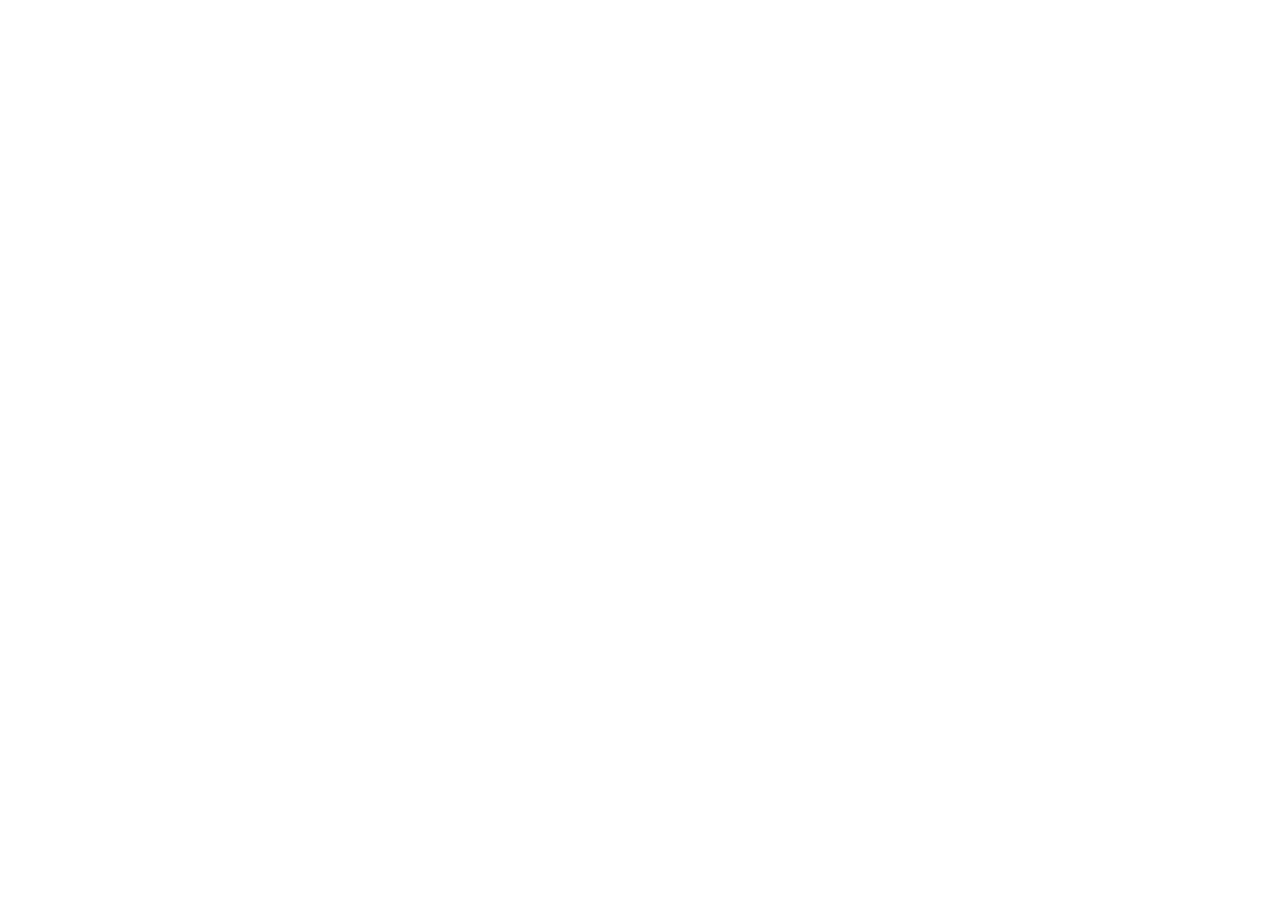
==== Content.html @ 86e35459 "Mem26 developer" ====
<!DOCTYPE html>
<html lang="en">
<head>
    <meta charset="UTF-8">
    <meta name="viewport" content="width=device-width, initial-scale=1.0">
    <title>Document</title>
    <style src="/style.css"></style>
</head>
<body>
    
</body>
</html>
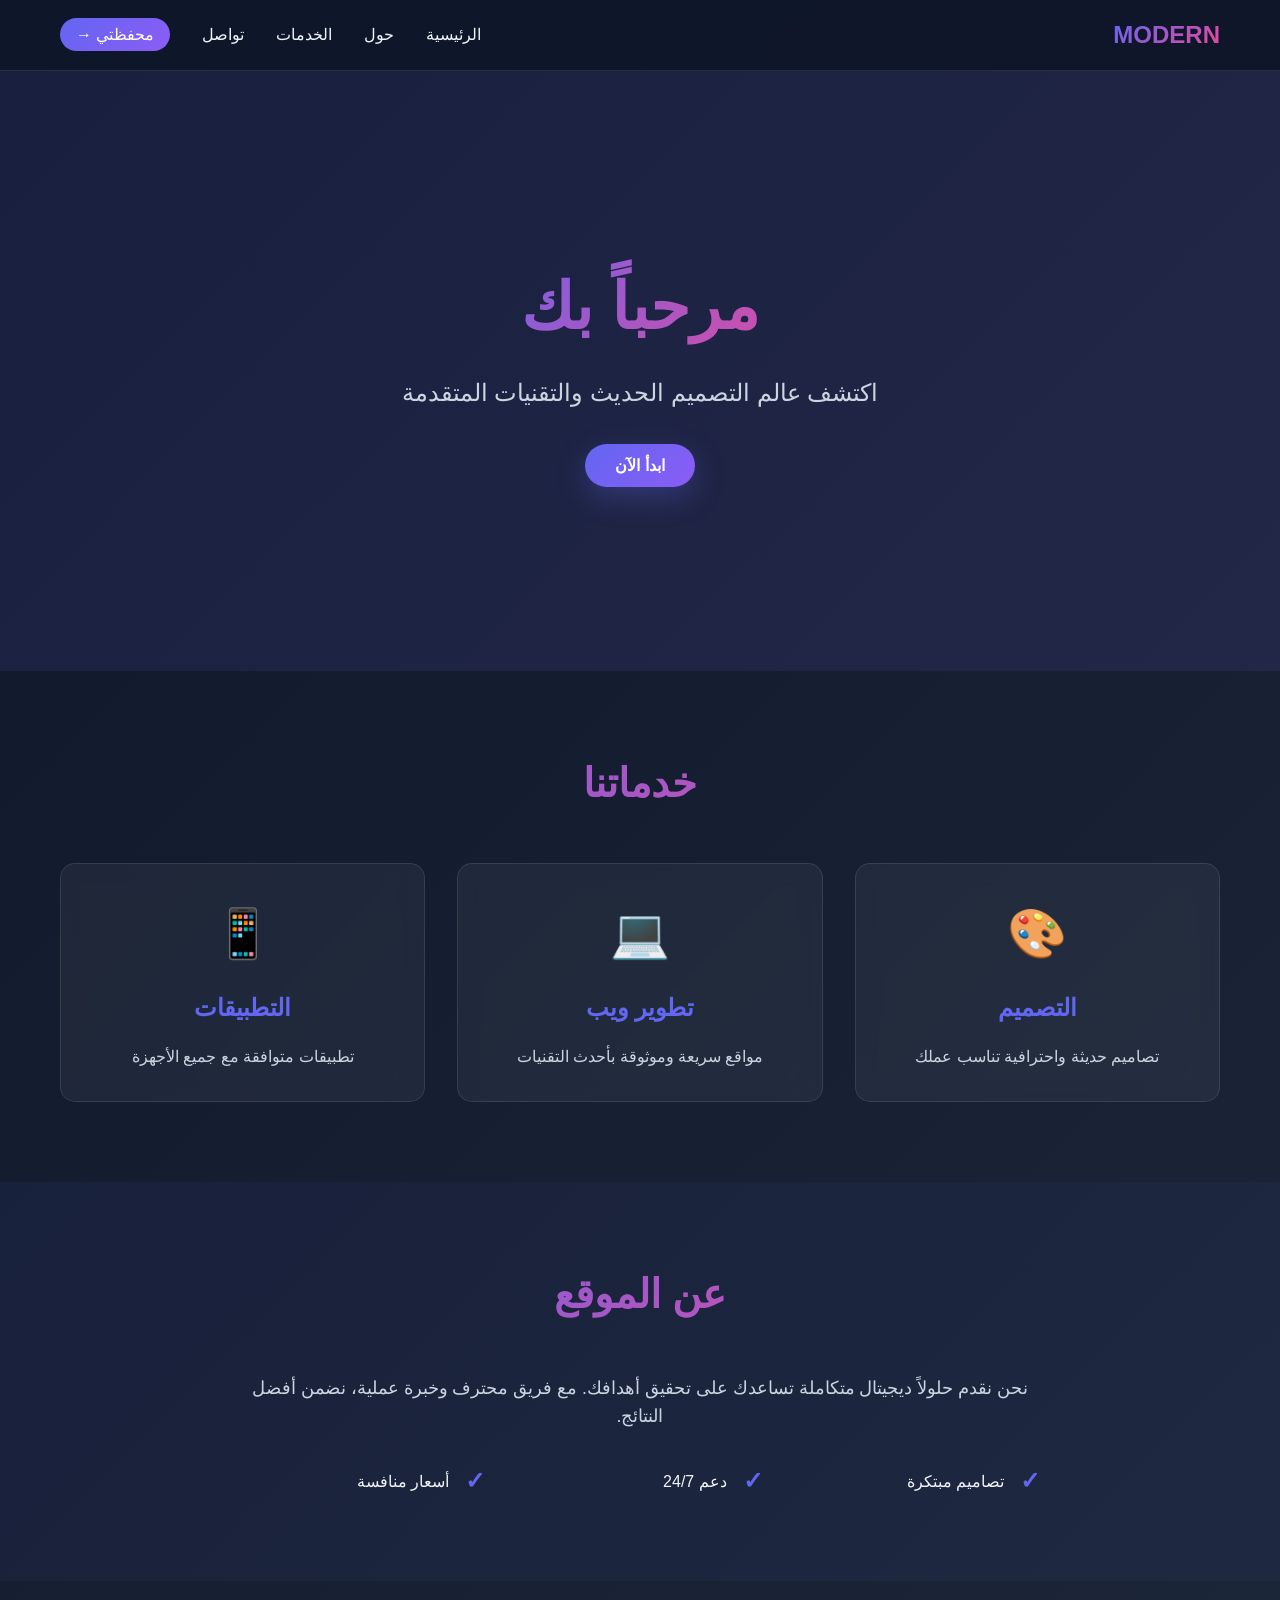
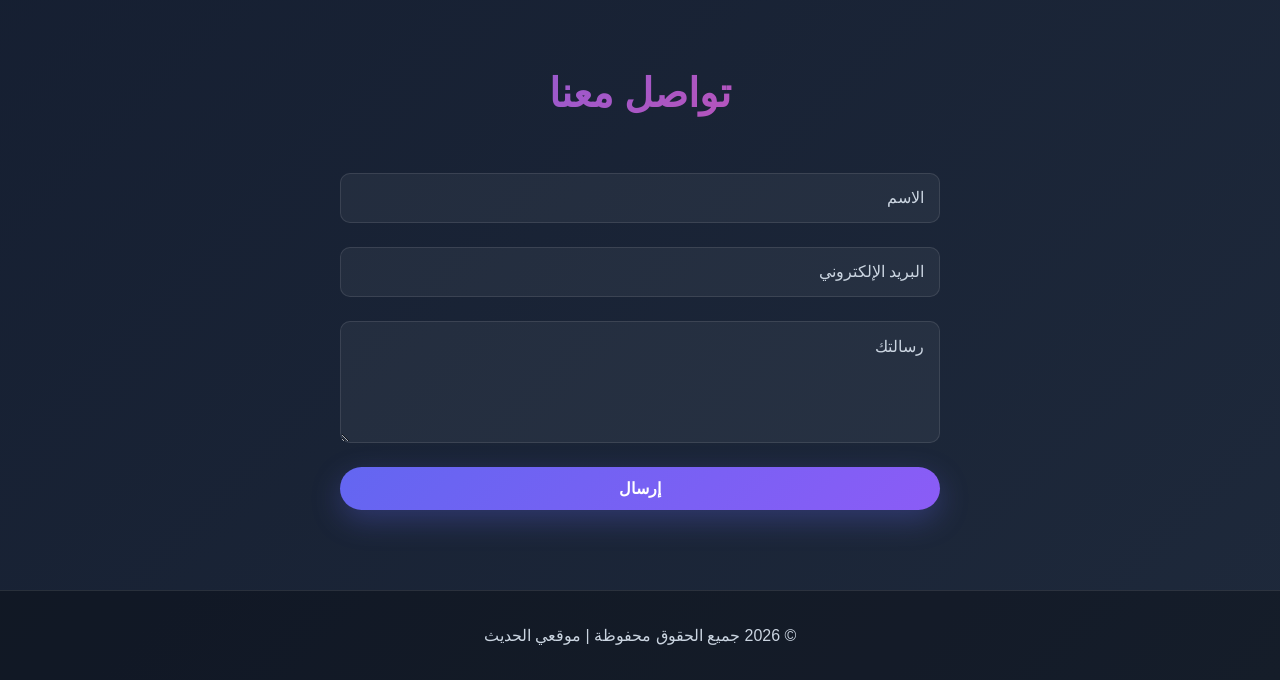
==== commit d79b36af: "moner pless Update css in the branch" ====
--- a/Content.html
+++ b/Content.html
@@ -1,12 +1,106 @@
-<!DOCTYPE html>
-<html lang="en">
-<head>
-    <meta charset="UTF-8">
-    <meta name="viewport" content="width=device-width, initial-scale=1.0">
-    <title>Document</title>
-    <style src="/style.css"></style>
-</head>
-<body>
-    
-</body>
-</html>+<!doctype html>
+<html lang="ar" dir="rtl">
+  <head>
+    <meta charset="UTF-8" />
+    <meta name="viewport" content="width=device-width, initial-scale=1.0" />
+    <title>موقعي الحديث</title>
+    <link rel="stylesheet" href="/style.css" />
+  </head>
+  <body>
+    <!-- Navigation Bar -->
+    <nav class="navbar">
+      <div class="container">
+        <div class="logo">MODERN</div>
+        <ul class="nav-links">
+          <li><a href="#home">الرئيسية</a></li>
+          <li><a href="#about">حول</a></li>
+          <li><a href="#services">الخدمات</a></li>
+          <li><a href="#contact">تواصل</a></li>
+          <li><a href="pro.html" class="nav-link-external">محفظتي →</a></li>
+        </ul>
+      </div>
+    </nav>
+
+    <!-- Hero Section -->
+    <section class="hero" id="home">
+      <div class="container">
+        <div class="hero-content">
+          <h1>مرحباً بك</h1>
+          <p>اكتشف عالم التصميم الحديث والتقنيات المتقدمة</p>
+          <button class="btn btn-primary">ابدأ الآن</button>
+        </div>
+      </div>
+    </section>
+
+    <!-- Services Section -->
+    <section class="services" id="services">
+      <div class="container">
+        <h2>خدماتنا</h2>
+        <div class="services-grid">
+          <div class="service-card">
+            <div class="service-icon">🎨</div>
+            <h3>التصميم</h3>
+            <p>تصاميم حديثة واحترافية تناسب عملك</p>
+          </div>
+          <div class="service-card">
+            <div class="service-icon">💻</div>
+            <h3>تطوير ويب</h3>
+            <p>مواقع سريعة وموثوقة بأحدث التقنيات</p>
+          </div>
+          <div class="service-card">
+            <div class="service-icon">📱</div>
+            <h3>التطبيقات</h3>
+            <p>تطبيقات متوافقة مع جميع الأجهزة</p>
+          </div>
+        </div>
+      </div>
+    </section>
+
+    <!-- About Section -->
+    <section class="about" id="about">
+      <div class="container">
+        <h2>عن الموقع</h2>
+        <div class="about-content">
+          <p>
+            نحن نقدم حلولاً ديجيتال متكاملة تساعدك على تحقيق أهدافك. مع فريق
+            محترف وخبرة عملية، نضمن أفضل النتائج.
+          </p>
+          <div class="features">
+            <div class="feature">
+              <span class="check">✓</span>
+              <span>تصاميم مبتكرة</span>
+            </div>
+            <div class="feature">
+              <span class="check">✓</span>
+              <span>دعم 24/7</span>
+            </div>
+            <div class="feature">
+              <span class="check">✓</span>
+              <span>أسعار منافسة</span>
+            </div>
+          </div>
+        </div>
+      </div>
+    </section>
+
+    <!-- Contact Section -->
+    <section class="contact" id="contact">
+      <div class="container">
+        <h2>تواصل معنا</h2>
+        <form class="contact-form">
+          <input type="text" placeholder="الاسم" required />
+          <input type="email" placeholder="البريد الإلكتروني" required />
+          <textarea placeholder="رسالتك" rows="5" required></textarea>
+          <button type="submit" class="btn btn-primary">إرسال</button>
+        </form>
+      </div>
+    </section>
+
+    <!-- Footer -->
+    <footer class="footer">
+      <div class="container">
+        <p>&copy; 2026 جميع الحقوق محفوظة | موقعي الحديث</p>
+      </div>
+    </footer>
+  </body>
+</html>
--- a/style.css
+++ b/style.css
@@ -0,0 +1,655 @@
+* {
+  margin: 0;
+  padding: 0;
+  box-sizing: border-box;
+}
+
+:root {
+  --primary-color: #6366f1;
+  --secondary-color: #8b5cf6;
+  --accent-color: #ec4899;
+  --dark-bg: #0f172a;
+  --light-text: #f1f5f9;
+  --gray-text: #cbd5e1;
+}
+
+body {
+  font-family: 'Segoe UI', Tahoma, Geneva, Verdana, sans-serif;
+  background: linear-gradient(135deg, var(--dark-bg) 0%, #1e293b 100%);
+  color: var(--light-text);
+  line-height: 1.6;
+}
+
+.container {
+  max-width: 1200px;
+  margin: 0 auto;
+  padding: 0 20px;
+}
+
+/* Navbar */
+.navbar {
+  background: rgba(15, 23, 42, 0.95);
+  backdrop-filter: blur(10px);
+  border-bottom: 1px solid rgba(255, 255, 255, 0.1);
+  position: sticky;
+  top: 0;
+  z-index: 1000;
+}
+
+.navbar .container {
+  display: flex;
+  justify-content: space-between;
+  align-items: center;
+  padding: 1rem 20px;
+}
+
+.logo {
+  font-size: 1.5rem;
+  font-weight: bold;
+  background: linear-gradient(
+    135deg,
+    var(--primary-color),
+    var(--accent-color)
+  );
+  -webkit-background-clip: text;
+  -webkit-text-fill-color: transparent;
+  background-clip: text;
+}
+
+.nav-links {
+  display: flex;
+  list-style: none;
+  gap: 2rem;
+}
+
+.nav-links a {
+  color: var(--light-text);
+  text-decoration: none;
+  transition: color 0.3s ease;
+}
+
+.nav-links a:hover {
+  color: var(--primary-color);
+}
+
+.nav-link-external {
+  background: linear-gradient(
+    135deg,
+    var(--primary-color),
+    var(--secondary-color)
+  ) !important;
+  padding: 8px 16px !important;
+  border-radius: 20px !important;
+  color: white !important;
+}
+
+/* Hero Section */
+.hero {
+  padding: 100px 20px;
+  text-align: center;
+  background: linear-gradient(
+    135deg,
+    rgba(99, 102, 241, 0.1),
+    rgba(139, 92, 246, 0.1)
+  );
+  min-height: 600px;
+  display: flex;
+  align-items: center;
+  justify-content: center;
+}
+
+.hero-content h1 {
+  font-size: 4rem;
+  margin-bottom: 1rem;
+  background: linear-gradient(
+    135deg,
+    var(--primary-color),
+    var(--accent-color)
+  );
+  -webkit-background-clip: text;
+  -webkit-text-fill-color: transparent;
+  background-clip: text;
+  animation: fadeInUp 0.8s ease;
+}
+
+.hero-content p {
+  font-size: 1.5rem;
+  color: var(--gray-text);
+  margin-bottom: 2rem;
+  animation: fadeInUp 0.8s ease 0.2s both;
+}
+
+.btn {
+  padding: 12px 30px;
+  border: none;
+  border-radius: 50px;
+  font-size: 1rem;
+  cursor: pointer;
+  transition: all 0.3s ease;
+  font-weight: 600;
+}
+
+.btn-primary {
+  background: linear-gradient(
+    135deg,
+    var(--primary-color),
+    var(--secondary-color)
+  );
+  color: white;
+  box-shadow: 0 10px 30px rgba(99, 102, 241, 0.3);
+  animation: fadeInUp 0.8s ease 0.4s both;
+}
+
+.btn-primary:hover {
+  transform: translateY(-3px);
+  box-shadow: 0 15px 40px rgba(99, 102, 241, 0.4);
+}
+
+/* Services Section */
+.services {
+  padding: 80px 20px;
+}
+
+.services h2 {
+  font-size: 2.5rem;
+  text-align: center;
+  margin-bottom: 3rem;
+  background: linear-gradient(
+    135deg,
+    var(--primary-color),
+    var(--accent-color)
+  );
+  -webkit-background-clip: text;
+  -webkit-text-fill-color: transparent;
+  background-clip: text;
+}
+
+.services-grid {
+  display: grid;
+  grid-template-columns: repeat(auto-fit, minmax(300px, 1fr));
+  gap: 2rem;
+}
+
+.service-card {
+  background: rgba(255, 255, 255, 0.05);
+  backdrop-filter: blur(10px);
+  border: 1px solid rgba(255, 255, 255, 0.1);
+  padding: 2rem;
+  border-radius: 15px;
+  text-align: center;
+  transition: all 0.3s ease;
+  cursor: pointer;
+}
+
+.service-card:hover {
+  transform: translateY(-10px);
+  border-color: var(--primary-color);
+  box-shadow: 0 20px 40px rgba(99, 102, 241, 0.2);
+}
+
+.service-icon {
+  font-size: 3rem;
+  margin-bottom: 1rem;
+}
+
+.service-card h3 {
+  font-size: 1.5rem;
+  margin-bottom: 1rem;
+  color: var(--primary-color);
+}
+
+.service-card p {
+  color: var(--gray-text);
+}
+
+/* About Section */
+.about {
+  padding: 80px 20px;
+  background: rgba(99, 102, 241, 0.05);
+}
+
+.about h2 {
+  font-size: 2.5rem;
+  text-align: center;
+  margin-bottom: 3rem;
+  background: linear-gradient(
+    135deg,
+    var(--primary-color),
+    var(--accent-color)
+  );
+  -webkit-background-clip: text;
+  -webkit-text-fill-color: transparent;
+  background-clip: text;
+}
+
+.about-content {
+  max-width: 800px;
+  margin: 0 auto;
+}
+
+.about-content p {
+  font-size: 1.1rem;
+  color: var(--gray-text);
+  margin-bottom: 2rem;
+  text-align: center;
+}
+
+.features {
+  display: grid;
+  grid-template-columns: repeat(auto-fit, minmax(200px, 1fr));
+  gap: 2rem;
+  margin-top: 2rem;
+}
+
+.feature {
+  display: flex;
+  align-items: center;
+  gap: 1rem;
+}
+
+.check {
+  color: var(--primary-color);
+  font-size: 1.5rem;
+  font-weight: bold;
+}
+
+/* Contact Section */
+.contact {
+  padding: 80px 20px;
+}
+
+.contact h2 {
+  font-size: 2.5rem;
+  text-align: center;
+  margin-bottom: 3rem;
+  background: linear-gradient(
+    135deg,
+    var(--primary-color),
+    var(--accent-color)
+  );
+  -webkit-background-clip: text;
+  -webkit-text-fill-color: transparent;
+  background-clip: text;
+}
+
+.contact-form {
+  max-width: 600px;
+  margin: 0 auto;
+  display: flex;
+  flex-direction: column;
+  gap: 1.5rem;
+}
+
+.contact-form input,
+.contact-form textarea {
+  padding: 15px;
+  background: rgba(255, 255, 255, 0.05);
+  border: 1px solid rgba(255, 255, 255, 0.1);
+  border-radius: 10px;
+  color: var(--light-text);
+  font-size: 1rem;
+  transition: all 0.3s ease;
+}
+
+.contact-form input:focus,
+.contact-form textarea:focus {
+  outline: none;
+  border-color: var(--primary-color);
+  box-shadow: 0 0 20px rgba(99, 102, 241, 0.2);
+}
+
+.contact-form input::placeholder,
+.contact-form textarea::placeholder {
+  color: var(--gray-text);
+}
+
+/* Footer */
+.footer {
+  background: rgba(0, 0, 0, 0.3);
+  padding: 2rem 20px;
+  text-align: center;
+  border-top: 1px solid rgba(255, 255, 255, 0.1);
+  color: var(--gray-text);
+}
+
+/* Portfolio Section */
+.portfolio {
+  padding: 80px 20px;
+  background: rgba(99, 102, 241, 0.05);
+}
+
+.portfolio h2 {
+  font-size: 2.5rem;
+  text-align: center;
+  margin-bottom: 3rem;
+  background: linear-gradient(
+    135deg,
+    var(--primary-color),
+    var(--accent-color)
+  );
+  -webkit-background-clip: text;
+  -webkit-text-fill-color: transparent;
+  background-clip: text;
+}
+
+.portfolio-grid {
+  display: grid;
+  grid-template-columns: repeat(auto-fit, minmax(320px, 1fr));
+  gap: 2rem;
+}
+
+.portfolio-card {
+  background: rgba(255, 255, 255, 0.05);
+  backdrop-filter: blur(10px);
+  border: 1px solid rgba(255, 255, 255, 0.1);
+  border-radius: 15px;
+  overflow: hidden;
+  transition: all 0.3s ease;
+  cursor: pointer;
+}
+
+.portfolio-card:hover {
+  transform: translateY(-10px);
+  border-color: var(--primary-color);
+  box-shadow: 0 20px 40px rgba(99, 102, 241, 0.2);
+}
+
+.portfolio-image {
+  height: 200px;
+  display: flex;
+  align-items: flex-end;
+  justify-content: flex-start;
+  padding: 20px;
+  position: relative;
+}
+
+.project-tag {
+  background: rgba(0, 0, 0, 0.5);
+  color: white;
+  padding: 5px 15px;
+  border-radius: 20px;
+  font-size: 0.85rem;
+  backdrop-filter: blur(5px);
+}
+
+.portfolio-info {
+  padding: 2rem;
+}
+
+.portfolio-info h3 {
+  color: var(--primary-color);
+  margin-bottom: 0.5rem;
+}
+
+.portfolio-info p {
+  color: var(--gray-text);
+  margin-bottom: 1rem;
+  font-size: 0.95rem;
+}
+
+.tech-tags {
+  display: flex;
+  gap: 0.5rem;
+  flex-wrap: wrap;
+}
+
+.tech-tags span {
+  background: rgba(99, 102, 241, 0.2);
+  color: var(--primary-color);
+  padding: 4px 12px;
+  border-radius: 15px;
+  font-size: 0.8rem;
+}
+
+/* Skills Section */
+.skills {
+  padding: 80px 20px;
+}
+
+.skills h2 {
+  font-size: 2.5rem;
+  text-align: center;
+  margin-bottom: 3rem;
+  background: linear-gradient(
+    135deg,
+    var(--primary-color),
+    var(--accent-color)
+  );
+  -webkit-background-clip: text;
+  -webkit-text-fill-color: transparent;
+  background-clip: text;
+}
+
+.skills-grid {
+  display: grid;
+  grid-template-columns: repeat(auto-fit, minmax(280px, 1fr));
+  gap: 3rem;
+  max-width: 1000px;
+  margin: 0 auto;
+}
+
+.skill-category {
+  background: rgba(255, 255, 255, 0.05);
+  backdrop-filter: blur(10px);
+  border: 1px solid rgba(255, 255, 255, 0.1);
+  padding: 2rem;
+  border-radius: 15px;
+}
+
+.skill-category h3 {
+  color: var(--primary-color);
+  margin-bottom: 1.5rem;
+  font-size: 1.3rem;
+}
+
+.skill-items {
+  display: flex;
+  flex-direction: column;
+  gap: 1.5rem;
+}
+
+.skill-item {
+  display: flex;
+  flex-direction: column;
+  gap: 0.5rem;
+}
+
+.skill-item span {
+  font-size: 0.95rem;
+  color: var(--light-text);
+}
+
+.skill-bar {
+  height: 6px;
+  background: rgba(255, 255, 255, 0.1);
+  border-radius: 10px;
+  overflow: hidden;
+}
+
+.skill-fill {
+  height: 100%;
+  background: linear-gradient(90deg, var(--primary-color), var(--accent-color));
+  transition: width 0.5s ease;
+}
+
+/* Experience Section */
+.experience {
+  padding: 80px 20px;
+  background: rgba(99, 102, 241, 0.05);
+}
+
+.experience h2 {
+  font-size: 2.5rem;
+  text-align: center;
+  margin-bottom: 3rem;
+  background: linear-gradient(
+    135deg,
+    var(--primary-color),
+    var(--accent-color)
+  );
+  -webkit-background-clip: text;
+  -webkit-text-fill-color: transparent;
+  background-clip: text;
+}
+
+.timeline {
+  max-width: 700px;
+  margin: 0 auto;
+}
+
+.timeline-item {
+  display: flex;
+  margin-bottom: 3rem;
+  position: relative;
+}
+
+.timeline-marker {
+  width: 20px;
+  height: 20px;
+  background: linear-gradient(
+    135deg,
+    var(--primary-color),
+    var(--accent-color)
+  );
+  border-radius: 50%;
+  margin-right: 2rem;
+  margin-top: 0.5rem;
+  flex-shrink: 0;
+}
+
+.timeline-item:not(:last-child)::before {
+  content: '';
+  position: absolute;
+  left: 9px;
+  top: 30px;
+  width: 2px;
+  height: 100px;
+  background: linear-gradient(180deg, var(--primary-color), transparent);
+}
+
+.timeline-content {
+  background: rgba(255, 255, 255, 0.05);
+  backdrop-filter: blur(10px);
+  border: 1px solid rgba(255, 255, 255, 0.1);
+  padding: 1.5rem;
+  border-radius: 10px;
+  flex: 1;
+}
+
+.timeline-content h3 {
+  color: var(--primary-color);
+  margin-bottom: 0.5rem;
+}
+
+.timeline-date {
+  color: var(--gray-text);
+  font-size: 0.9rem;
+  margin-bottom: 0.5rem;
+}
+
+.timeline-description {
+  color: var(--gray-text);
+}
+
+/* Testimonials Section */
+.testimonials {
+  padding: 80px 20px;
+}
+
+.testimonials h2 {
+  font-size: 2.5rem;
+  text-align: center;
+  margin-bottom: 3rem;
+  background: linear-gradient(
+    135deg,
+    var(--primary-color),
+    var(--accent-color)
+  );
+  -webkit-background-clip: text;
+  -webkit-text-fill-color: transparent;
+  background-clip: text;
+}
+
+.testimonials-grid {
+  display: grid;
+  grid-template-columns: repeat(auto-fit, minmax(280px, 1fr));
+  gap: 2rem;
+  max-width: 1000px;
+  margin: 0 auto;
+}
+
+.testimonial-card {
+  background: rgba(255, 255, 255, 0.05);
+  backdrop-filter: blur(10px);
+  border: 1px solid rgba(255, 255, 255, 0.1);
+  padding: 2rem;
+  border-radius: 15px;
+  text-align: center;
+  transition: all 0.3s ease;
+}
+
+.testimonial-card:hover {
+  transform: translateY(-5px);
+  border-color: var(--primary-color);
+  box-shadow: 0 15px 30px rgba(99, 102, 241, 0.2);
+}
+
+.stars {
+  font-size: 1.2rem;
+  margin-bottom: 1rem;
+}
+
+.testimonial-text {
+  color: var(--gray-text);
+  margin-bottom: 1rem;
+  font-style: italic;
+}
+
+.testimonial-author {
+  color: var(--primary-color);
+  font-weight: 600;
+}
+
+/* Animations */
+@keyframes fadeInUp {
+  from {
+    opacity: 0;
+    transform: translateY(30px);
+  }
+  to {
+    opacity: 1;
+    transform: translateY(0);
+  }
+}
+
+/* Responsive Design */
+@media (max-width: 768px) {
+  .hero-content h1 {
+    font-size: 2.5rem;
+  }
+
+  .hero-content p {
+    font-size: 1rem;
+  }
+
+  .nav-links {
+    gap: 1rem;
+    font-size: 0.9rem;
+  }
+
+  .services h2,
+  .about h2,
+  .contact h2,
+  .portfolio h2,
+  .skills h2,
+  .experience h2,
+  .testimonials h2 {
+    font-size: 2rem;
+  }
+
+  .portfolio-grid,
+  .skills-grid,
+  .testimonials-grid {
+    grid-template-columns: 1fr;
+  }
+}
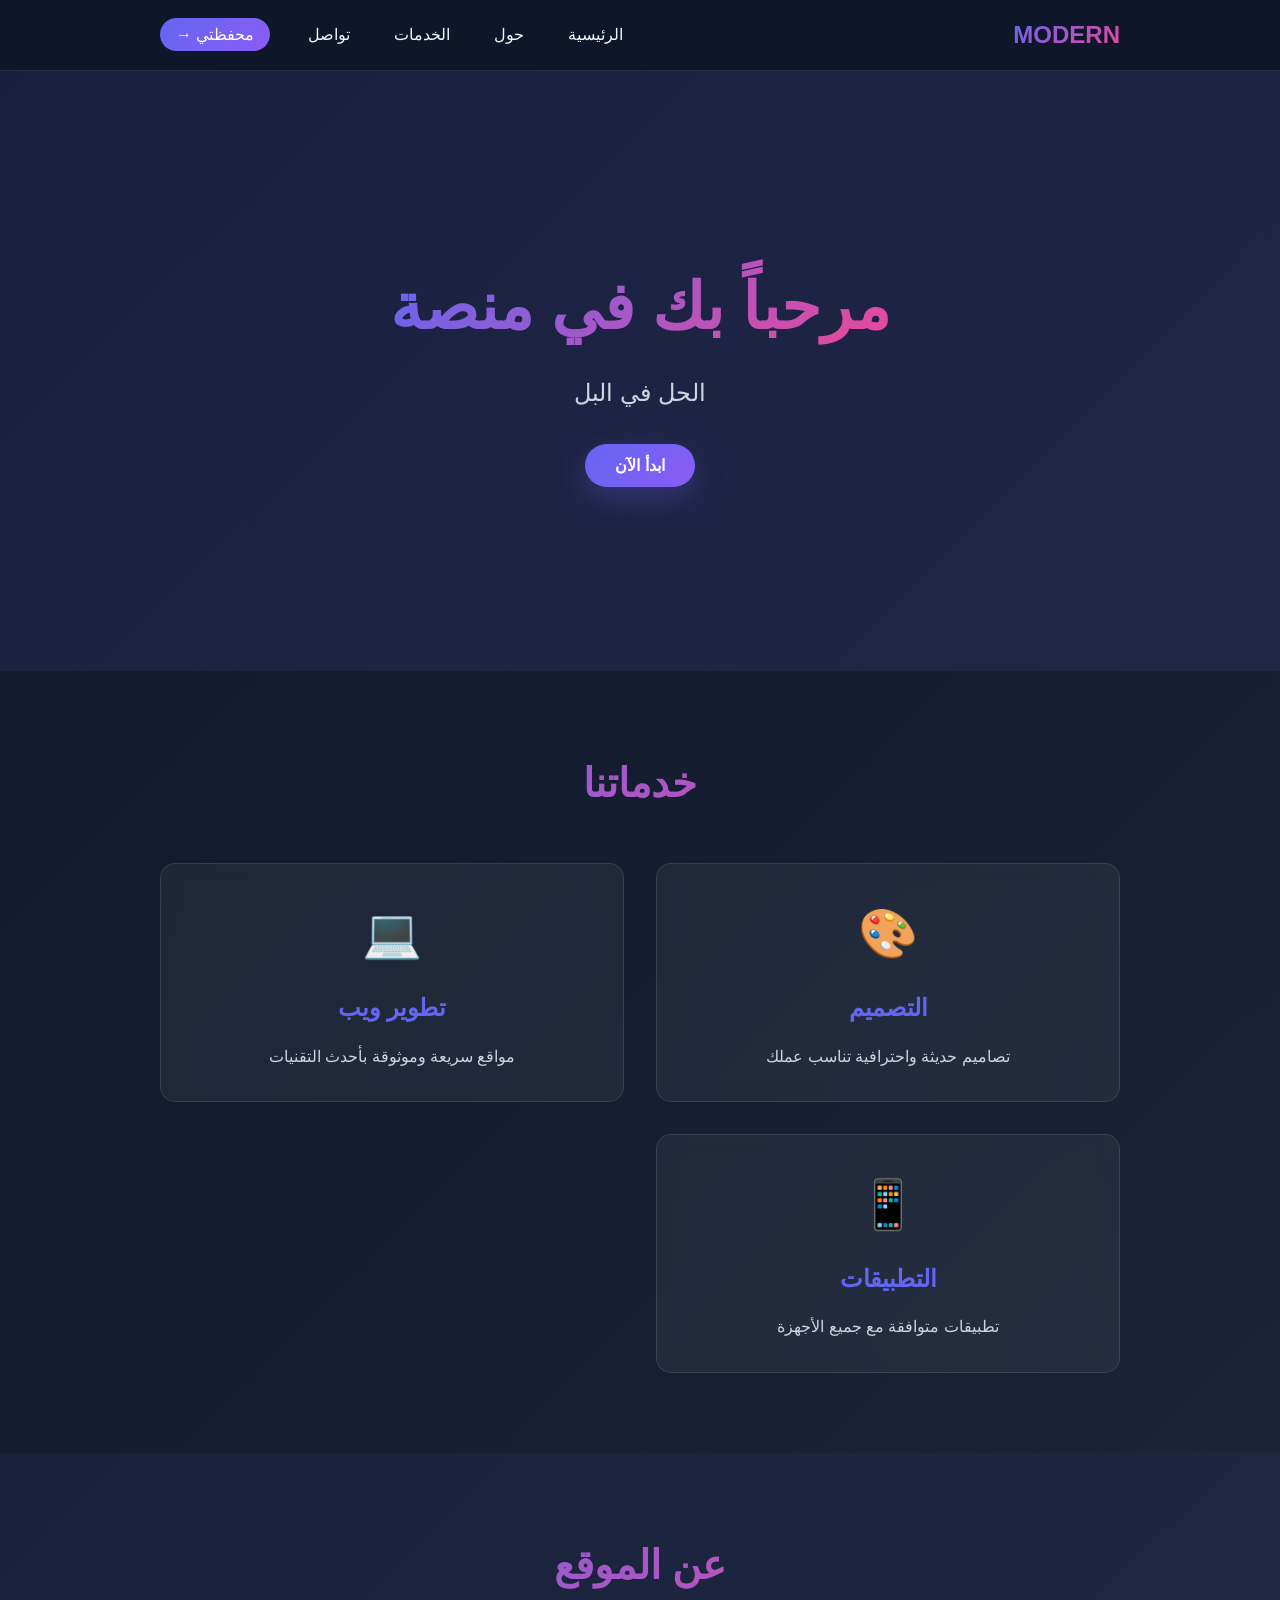
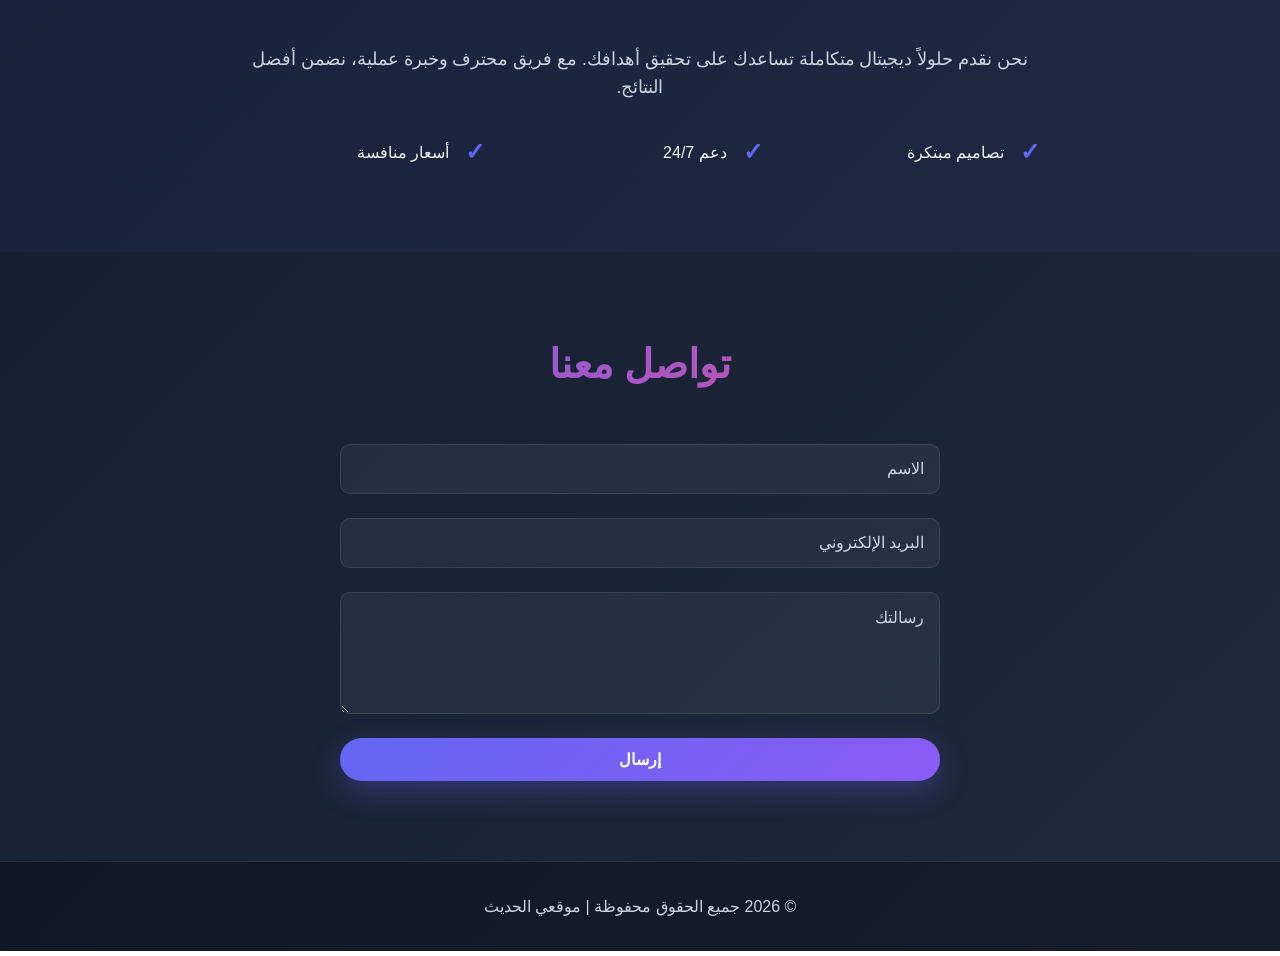
==== commit 0736900c: "Change in content file and style.css" ====
--- a/Content.html
+++ b/Content.html
@@ -4,14 +4,14 @@
     <meta charset="UTF-8" />
     <meta name="viewport" content="width=device-width, initial-scale=1.0" />
     <title>موقعي الحديث</title>
-    <link rel="stylesheet" href="/style.css" />
+    <link rel="stylesheet" href="style.css" />
   </head>
   <body>
     <!-- Navigation Bar -->
     <nav class="navbar">
       <div class="container">
         <div class="logo">MODERN</div>
-        <ul class="nav-links">
+        <ul class="nav-links ">
           <li><a href="#home">الرئيسية</a></li>
           <li><a href="#about">حول</a></li>
           <li><a href="#services">الخدمات</a></li>
@@ -25,8 +25,8 @@
     <section class="hero" id="home">
       <div class="container">
         <div class="hero-content">
-          <h1>مرحباً بك</h1>
-          <p>اكتشف عالم التصميم الحديث والتقنيات المتقدمة</p>
+          <h1>مرحباً بك في منصة</h1>
+          <p>الحل في البل</p>
           <button class="btn btn-primary">ابدأ الآن</button>
         </div>
       </div>
--- a/style.css
+++ b/style.css
@@ -21,7 +21,7 @@
 }
 
 .container {
-  max-width: 1200px;
+  max-width: 1000px;
   margin: 0 auto;
   padding: 0 20px;
 }
@@ -58,6 +58,8 @@
 
 .nav-links {
   display: flex;
+  justify-content: space-between;
+align-items: center;
   list-style: none;
   gap: 2rem;
 }
@@ -66,10 +68,12 @@
   color: var(--light-text);
   text-decoration: none;
   transition: color 0.3s ease;
+  padding: 4px 6px;
+  border-radius: 3px;
 }
 
 .nav-links a:hover {
-  color: var(--primary-color);
+  background-color: var(--primary-color);
 }
 
 .nav-link-external {
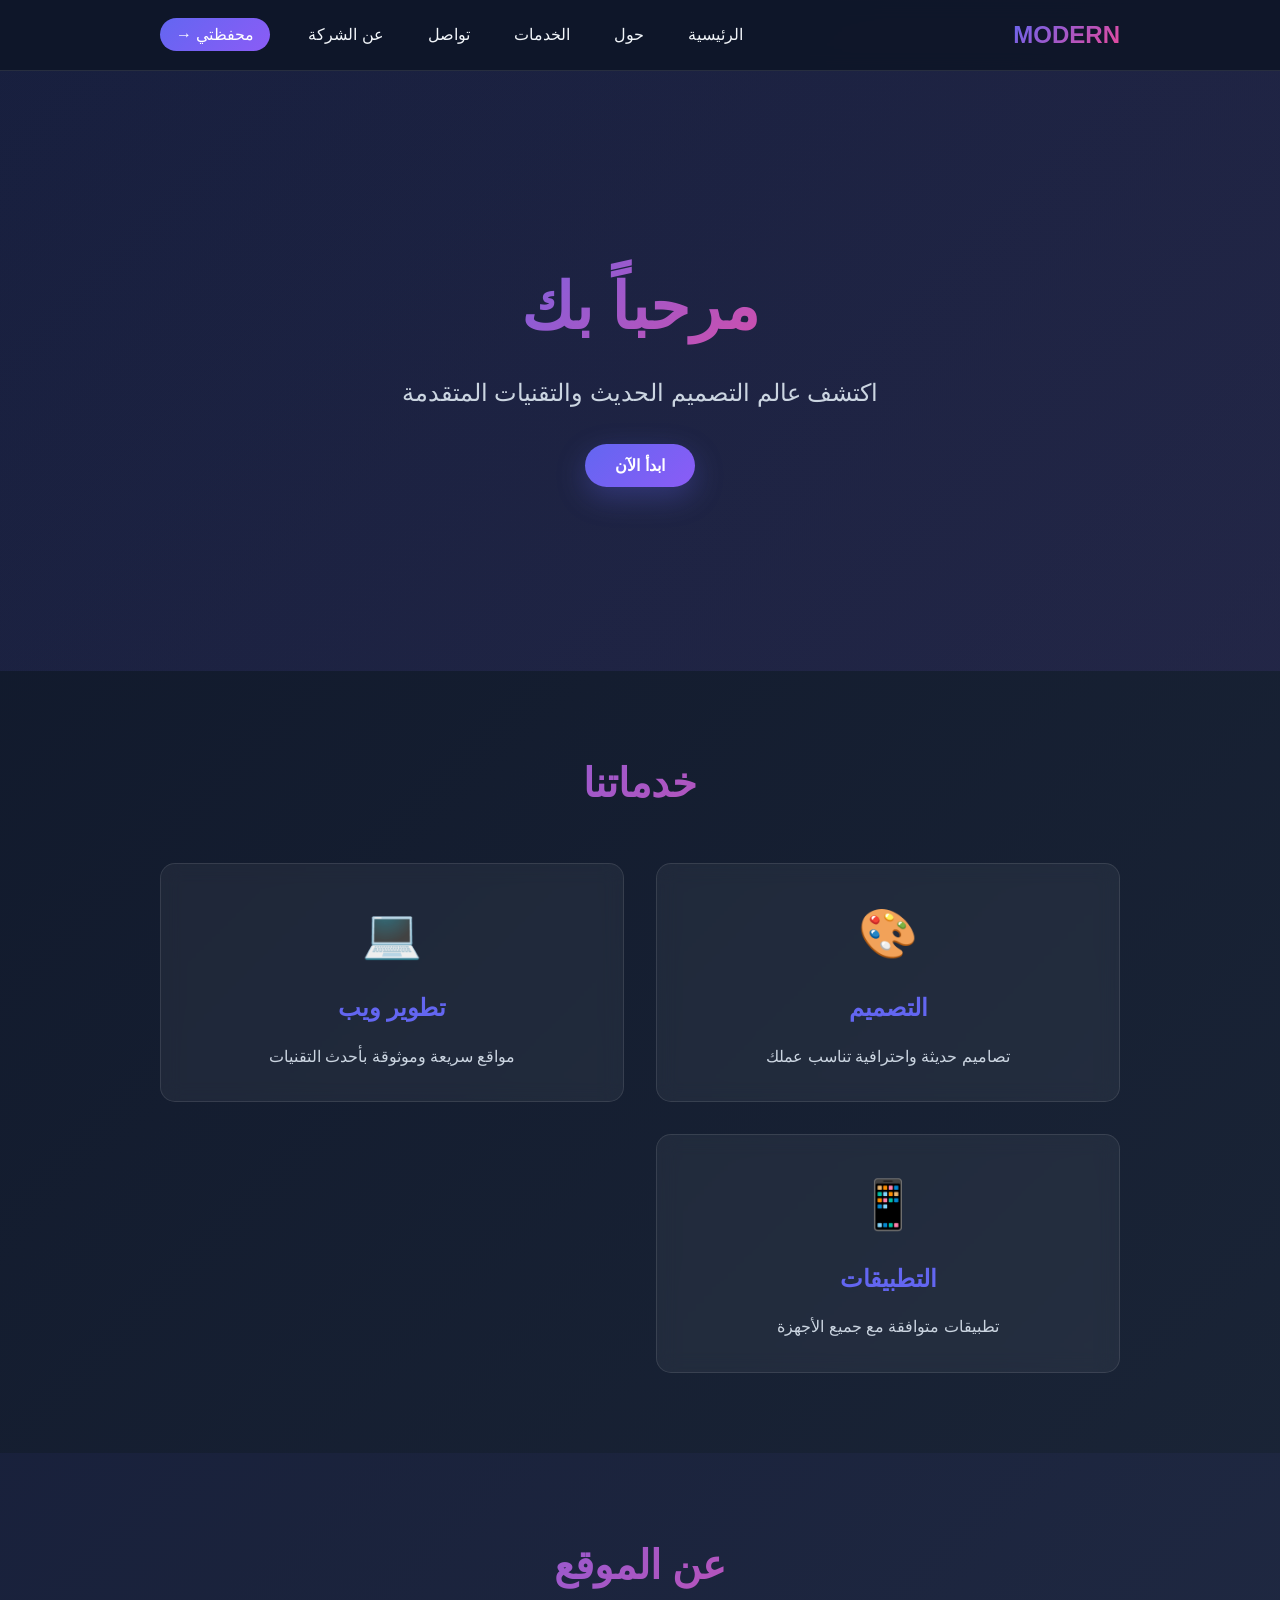
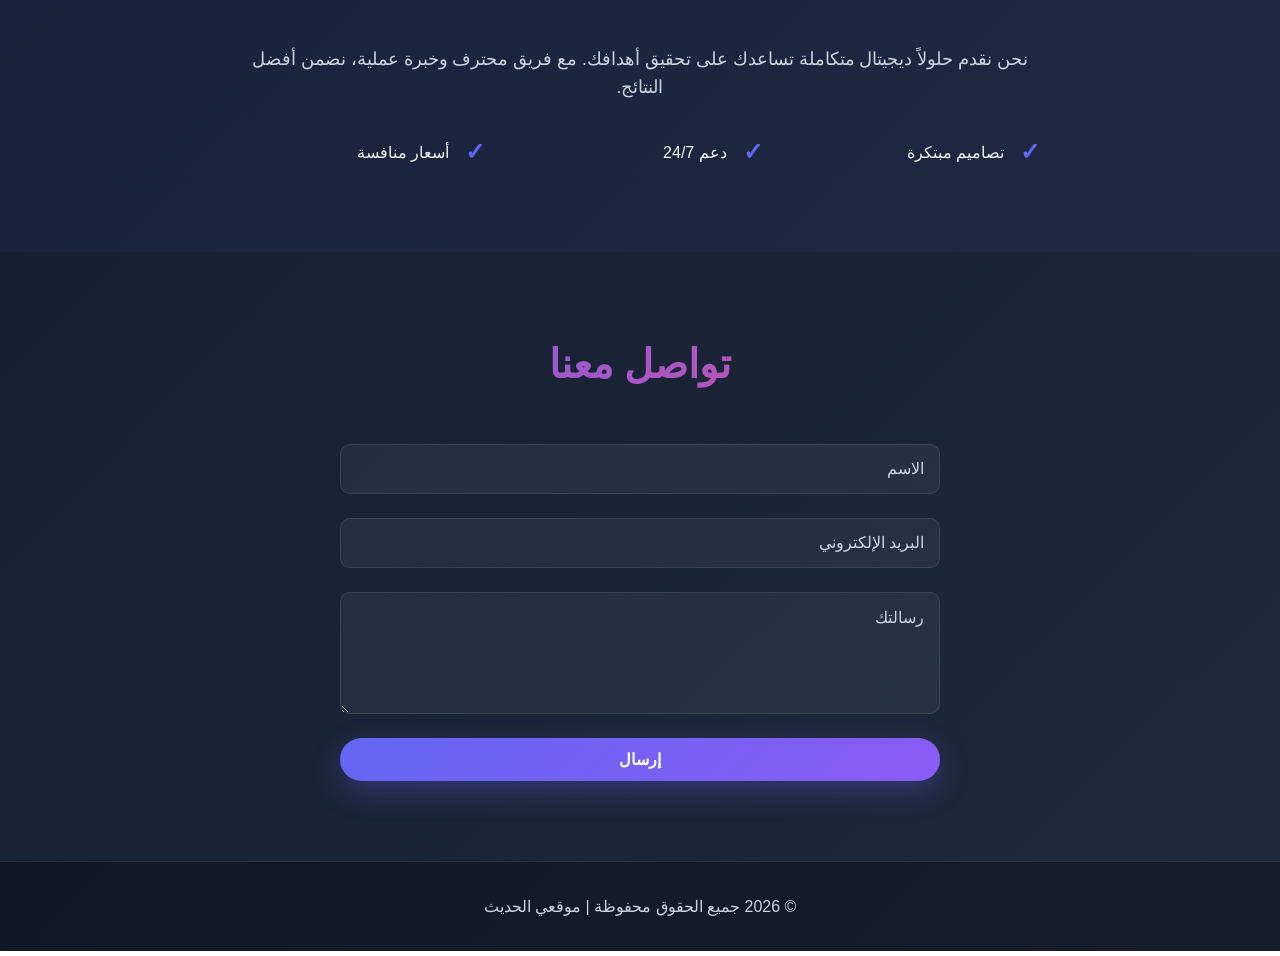
==== commit 4575189c: "Update Content.html" ====
--- a/Content.html
+++ b/Content.html
@@ -4,18 +4,19 @@
     <meta charset="UTF-8" />
     <meta name="viewport" content="width=device-width, initial-scale=1.0" />
     <title>موقعي الحديث</title>
-    <link rel="stylesheet" href="style.css" />
+    <link rel="stylesheet" href="/style.css" />
   </head>
   <body>
     <!-- Navigation Bar -->
     <nav class="navbar">
       <div class="container">
         <div class="logo">MODERN</div>
-        <ul class="nav-links ">
+        <ul class="nav-links">
           <li><a href="#home">الرئيسية</a></li>
           <li><a href="#about">حول</a></li>
           <li><a href="#services">الخدمات</a></li>
           <li><a href="#contact">تواصل</a></li>
+          <li><a href="#contact">عن الشركة</a></li>
           <li><a href="pro.html" class="nav-link-external">محفظتي →</a></li>
         </ul>
       </div>
@@ -25,8 +26,8 @@
     <section class="hero" id="home">
       <div class="container">
         <div class="hero-content">
-          <h1>مرحباً بك في منصة</h1>
-          <p>الحل في البل</p>
+          <h1>مرحباً بك</h1>
+          <p>اكتشف عالم التصميم الحديث والتقنيات المتقدمة</p>
           <button class="btn btn-primary">ابدأ الآن</button>
         </div>
       </div>
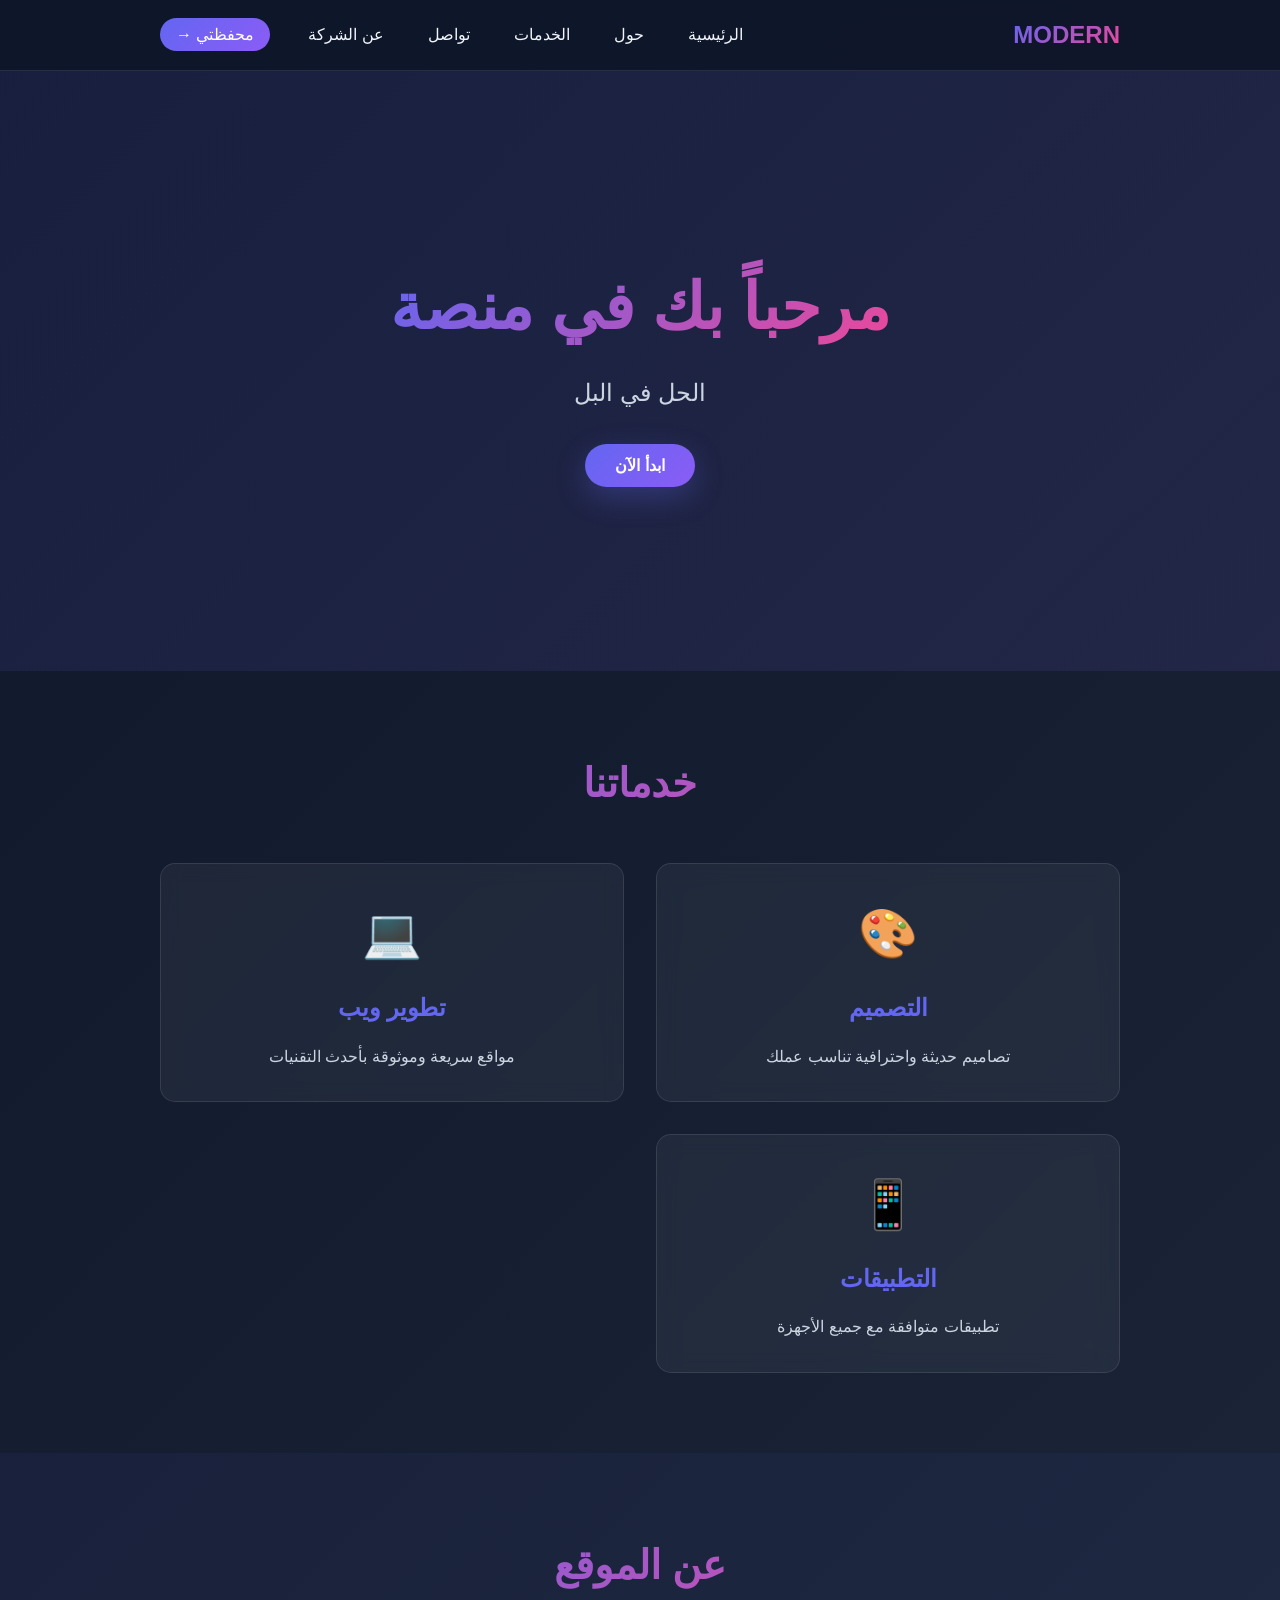
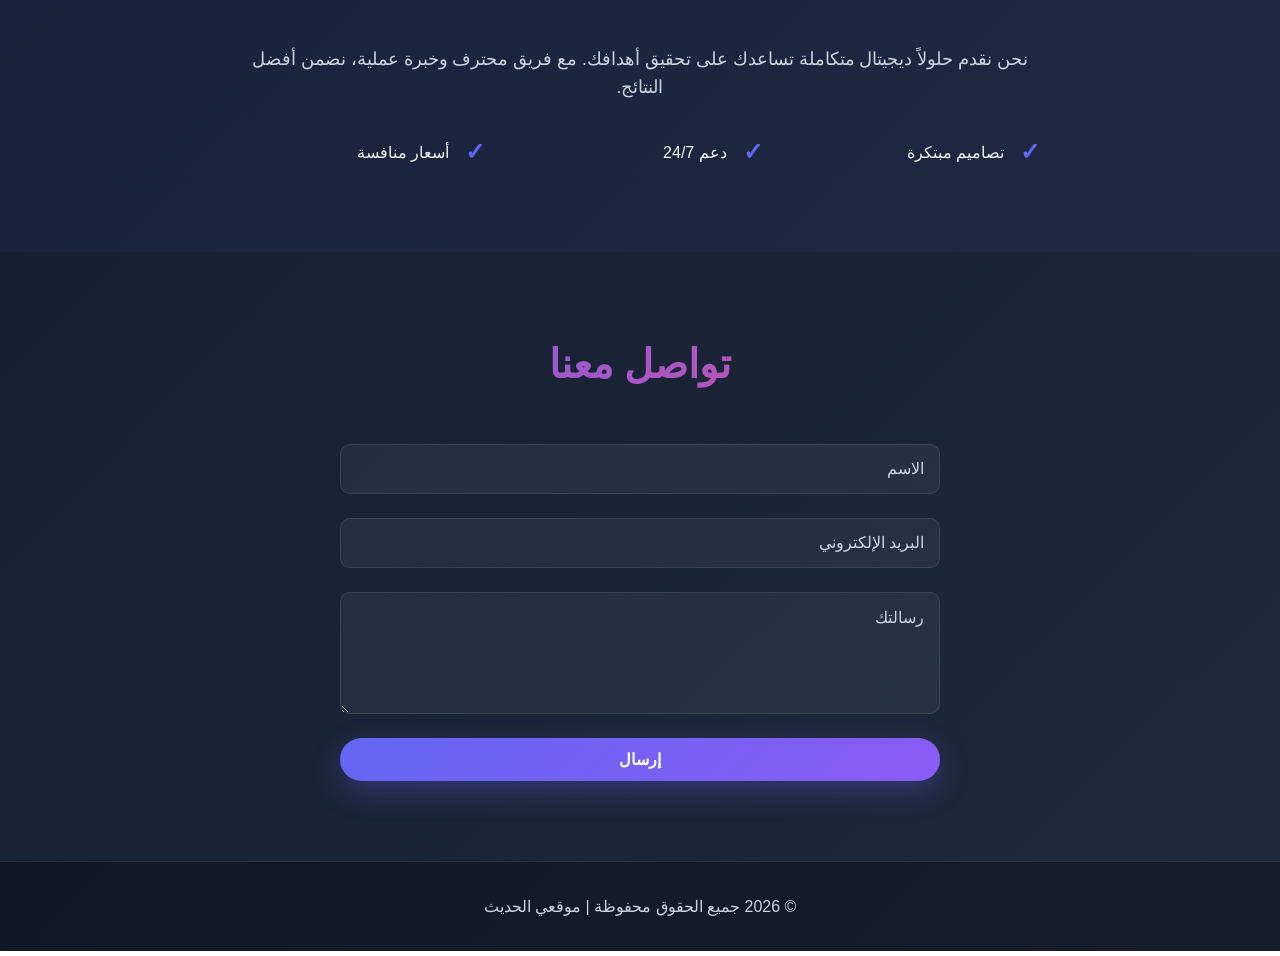
==== commit 9d60109b: "merge remote updete with my changed" ====
--- a/Content.html
+++ b/Content.html
@@ -4,14 +4,14 @@
     <meta charset="UTF-8" />
     <meta name="viewport" content="width=device-width, initial-scale=1.0" />
     <title>موقعي الحديث</title>
-    <link rel="stylesheet" href="/style.css" />
+    <link rel="stylesheet" href="style.css" />
   </head>
   <body>
     <!-- Navigation Bar -->
     <nav class="navbar">
       <div class="container">
         <div class="logo">MODERN</div>
-        <ul class="nav-links">
+        <ul class="nav-links ">
           <li><a href="#home">الرئيسية</a></li>
           <li><a href="#about">حول</a></li>
           <li><a href="#services">الخدمات</a></li>
@@ -26,8 +26,8 @@
     <section class="hero" id="home">
       <div class="container">
         <div class="hero-content">
-          <h1>مرحباً بك</h1>
-          <p>اكتشف عالم التصميم الحديث والتقنيات المتقدمة</p>
+          <h1>مرحباً بك في منصة</h1>
+          <p>الحل في البل</p>
           <button class="btn btn-primary">ابدأ الآن</button>
         </div>
       </div>
